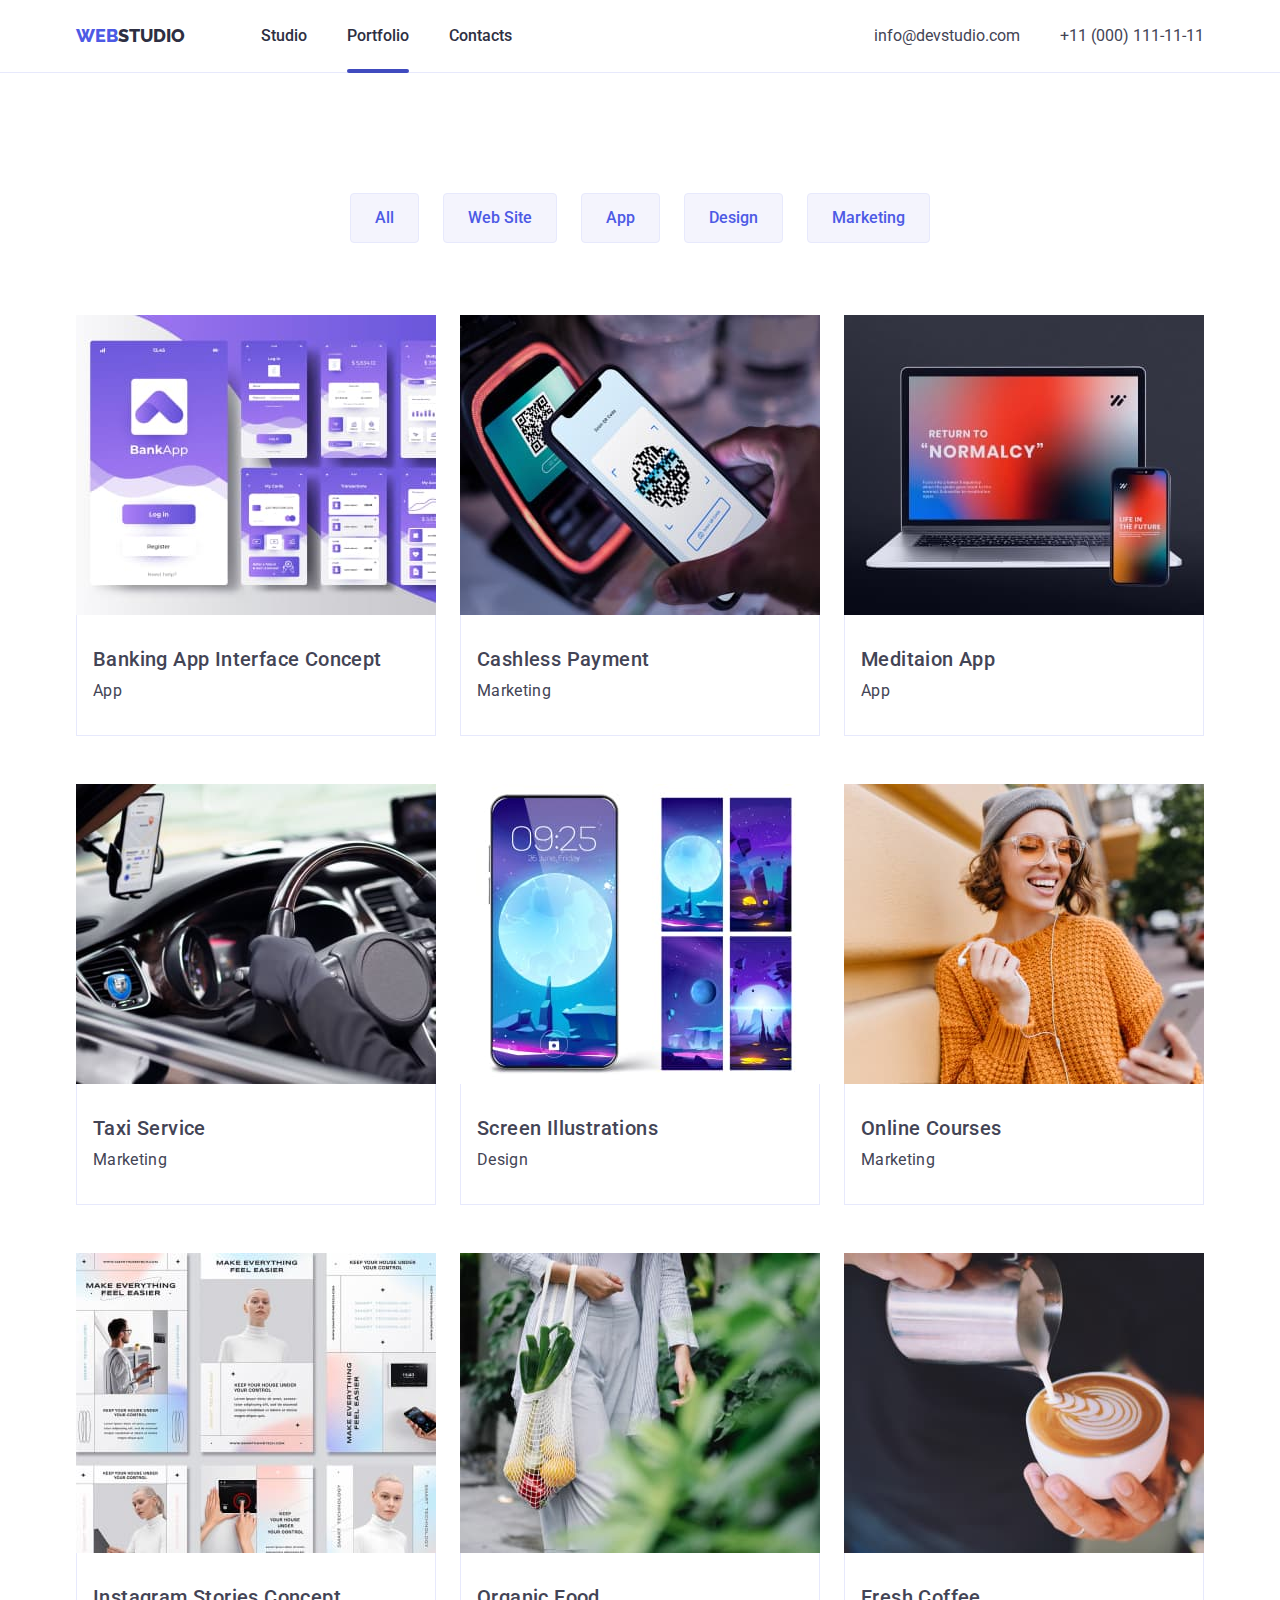
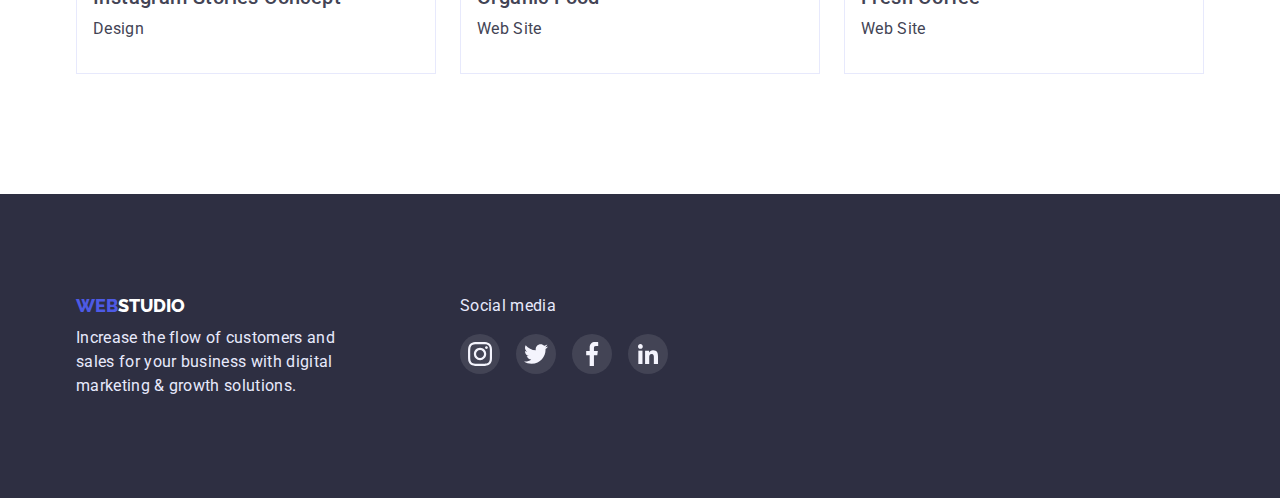
==== portfolio.html @ eccebc6c "Initial commit" ====
<!DOCTYPE html>
<html lang="en">
<head>
    <meta charset="UTF-8">
    <meta http-equiv="X-UA-Compatible" content="IE=edge">
    <meta name="viewport" content="width=device-width, initial-scale=1.0">
    <title>WebStudio</title>
    <link rel="preconnect" href="https://fonts.googleapis.com">
    <link rel="preconnect" href="https://fonts.gstatic.com" crossorigin>
    <link href="https://fonts.googleapis.com/css2?family=Raleway:wght@800&family=Roboto:ital,wght@0,400;0,500;0,700;1,900&display=swap" rel="stylesheet">
    <link rel="stylesheet" href="https://cdn.jsdelivr.net/npm/modern-normalize@1.1.0/modern-normalize.min.css">
    <link rel="stylesheet" href="./css/styles.css">
</head>
<body>
    <header class="page-header">
        <div class="container page-header-container">
            <nav class="page-nav">
                <a class="logo-web link" href="./index.html">Web<span class="logo-stu-header">Studio</span></a>
                <ul class="menu-nav list">
                    <li class="menu-item">
                    <a class="link nav-head change" href="./index.html">Studio</a>
                    </li>
                    <li class="menu-item">
                    <a class="menu-potfolio link nav-head change" href="./portfolio.html">Portfolio</a>
                    </li>
                    <li class="menu-item">
                    <a class="menu-contact link nav-head change" href="">Contacts</a>
                    </li>
                </ul>
            </nav>
            <address class="address">
                <ul class="list conect">
                    <li class="conect-li-add">
                        <a class="address-post link change" href="mailto:info@devstudio.com">info@devstudio.com</a>
                    </li>
                    <li class="conect-li-pst">
                        <a class="contact-phone link change" href="tel:+110001111111">+11 (000) 111-11-11</a>
                    </li>
                </ul>
            </address>
        </div>
    </header>
    <main class="main-portfolio">
        <section class="works indent-page">
            <div class="container">
                <h1 class="works-our">Our works</h1>
                <ul class="list button-nov-list">
                    <li>
                         <button type="button" class="button-nov">All</button>
                    </li>
                    <li>
                        <button type="button" class="button-nov">Web Site</button>
                    </li>
                    <li>
                        <button type="button" class="button-nov">App</button>
                    </li>
                    <li>
                        <button type="button" class="button-nov">Design</button>
                    </li>
                    <li>
                        <button type="button" class="button-nov">Marketing</button>
                    </li>
                </ul>  
                <ul class="list case-list">
                    <li class="case-distance-foto case-list-img-wrapper">
                        <a href="" class="case-link link">
                            <div class="case-list-img-wrapper">
                                <img src="./images/foto2/banking.jpg" alt="Banking App Interface Concept" class="case-img-intem">
                                <p class="paragraph overlay">14 Stylish and User-Friendly App Design Concepts · Task Manager App · Calorie Tracker App · Exotic Fruit Ecommerce App · Cloud Storage App</p>
                            </div>
                            <div class="case-distance">
                                <h2 class="subtitle case-title">Banking App Interface Concept</h2>
                                <p class="paragraph">App</p>
                            </div>
                        </a>
                    </li>
                    <li class="case-distance-foto">
                        <a href="" class="case-link link">
                            <div class="case-list-img-wrapper">
                                <img src="./images/foto2/cashless_payment.jpg" alt="Cashless Payment" class="case-img-intem"> 
                                <p class="paragraph overlay">14 Stylish and User-Friendly App Design Concepts 
                                    · Task Manager App · Calorie Tracker App · Exotic Fruit Ecommerce App · Cloud Storage App</p> 
                            </div>
                            <div class="case-distance">
                                <h2 class="subtitle">Cashless Payment</h2>
                                <p class="paragraph">Marketing</p>
                            </div>
                        </a>
                    </li>
                    <li class="case-distance-foto">
                        <a href="" class="case-link link">
                            <div class="case-list-img-wrapper">
                                <img src="./images/foto2/meditaion.jpg" alt="Meditaion App" class="case-img-intem">
                                <p class="paragraph overlay">14 Stylish and User-Friendly App Design Concepts 
                                · Task Manager App · Calorie Tracker App · Exotic Fruit Ecommerce App · Cloud Storage App</p> 
                            </div>
                            <div class="case-distance">
                                <h2 class="subtitle">Meditaion App</h2>
                                <p class="paragraph">App</p>
                            </div>
                        </a>
                    </li>
                    <li class="case-distance-foto">
                        <a href="" class="case-link link">
                            <div class="case-list-img-wrapper">
                                <img src="./images/foto2/taxi_service.jpg" alt="Taxi Service" class="case-img-intem">
                                <p class="paragraph overlay">14 Stylish and User-Friendly App Design Concepts 
                                    · Task Manager App · Calorie Tracker App · Exotic Fruit Ecommerce App · Cloud Storage App</p> 
                            </div>
                            <div class="case-distance">
                                <h2 class="subtitle">Taxi Service</h2>
                                <p class="paragraph">Marketing</p>
                            </div>
                        </a>
                    </li>
                    <li class="case-distance-foto">
                        <a href="" class="case-link link">
                            <div class="case-list-img-wrapper">
                                <img src="./images/foto2/screen_illustrations.jpg" alt="Screen Illustration" class="case-img-intem">
                                <p class="paragraph overlay">14 Stylish and User-Friendly App Design Concepts 
                                · Task Manager App · Calorie Tracker App · Exotic Fruit Ecommerce App · Cloud Storage App</p> 
                            </div>
                            <div class="case-distance">
                                <h2 class="subtitle">Screen Illustrations</h2>
                                <p class="paragraph">Design</p>
                            </div>
                        </a>
                    </li>
                    <li class="case-distance-foto">
                        <a href="" class="case-link link">
                            <div class="case-list-img-wrapper">
                            <img src="./images/foto2/online_ourses.jpg" alt="Online Courses" class="case-img-intem">
                            <p class="paragraph overlay link">14 Stylish and User-Friendly App Design Concepts 
                                · Task Manager App · Calorie Tracker App · Exotic Fruit Ecommerce App · Cloud Storage App</p> 
                            </div>
                            <div class="case-distance">
                            <h2 class="subtitle">Online Courses</h2>
                            <p class="paragraph">Marketing</p>
                            </div>
                        </a>
                    </li>
                    <li class="case-distance-foto">
                        <a href="" class="case-link link">
                            <div class="case-list-img-wrapper">
                            <img src="./images/foto2/instagram_stories.jpg" alt="Instagram Stories Concept" class="case-img-intem">
                            <p class="paragraph overlay">14 Stylish and User-Friendly App Design Concepts 
                                · Task Manager App · Calorie Tracker App · Exotic Fruit Ecommerce App · Cloud Storage App</p> 
                            </div>
                            <div class="case-distance">
                            <h2 class="subtitle">Instagram Stories Concept</h2>
                            <p class="paragraph">Design</p>
                            </div>
                        </a>
                    </li>
                    <li class="case-distance-foto">
                        <a href="" class="case-link link">
                            <div class="case-list-img-wrapper">
                            <img src="./images/foto2/organic_food.jpg" alt="Organic Food" class="case-img-intem">
                            <p class="paragraph overlay">14 Stylish and User-Friendly App Design Concepts 
                                · Task Manager App · Calorie Tracker App · Exotic Fruit Ecommerce App · Cloud Storage App</p> 
                            </div>
                            <div class="case-distance">
                            <h2 class="subtitle">Organic Food</h2>
                            <p class="paragraph">Web Site</p>
                            </div>
                        </a>
                    </li>
                    <li class="case-distance-foto">
                        <a href="" class="case-link link">
                            <div class="case-list-img-wrapper">
                            <img src="./images/foto2/fresh_coffee.jpg" alt="Fresh Coffee" class="case-img-intem">
                            <p class="paragraph overlay">14 Stylish and User-Friendly App Design Concepts 
                                · Task Manager App · Calorie Tracker App · Exotic Fruit Ecommerce App · Cloud Storage App</p> 
                            </div>
                            <div class="case-distance">
                            <h2 class="subtitle">Fresh Coffee</h2>
                            <p class="paragraph">Web Site</p>   
                            </div>
                        </a>
                    </li>
                </ul>
            </div>
        </section>
    </main>
    <footer class="footer">
        <div class="container">
            <ul class="list footer-contant">
                <li class="footer-intem">
                    <a class="logo-web footer-logo link" href="./index.html">Web<span class="logo-stu-footer">Studio</span></a>
                    <p class="paragraph benefist">Increase the flow of customers and sales for your business with digital marketing & growth solutions.</p>
                </li>
                <li class="footer-intem">
                    <p class="paragraph benefist-media">Social media</p>
                    <ul class="footer-social-list list">
                        <li class="footer-social-list-intem">
                            <a href="" class="footer-social-list-link">
                                <svg class="social-list-icon" width="24" height="24">
                                    <use href="./images/sptite.svg#icon-instagram"></use>
                                </svg>
                            </a>
                        </li>
                        <li class="footer-social-list-intem">
                            <a href="" class="footer-social-list-link list">
                                <svg class="social-list-icon" width="24" height="24">
                                    <use href="./images/sptite.svg#icon-twitter"></use>
                                </svg>
                            </a>
                        </li>
                        <li class="footer-social-list-intem">
                            <a href="" class="footer-social-list-link">
                                <svg class="social-list-icon" width="24" height="24">
                                    <use href="./images/sptite.svg#icon-facebook"></use>
                                </svg>
                            </a>
                        </li>
                        <li class="footer-social-list-intem">
                            <a href="" class="footer-social-list-link">
                                <svg class="social-list-icon" width="20" height="20">
                                <use href="./images/sptite.svg#icon-linkedin"></use>
                                </svg>
                            </a>
                        </li>
                    </ul>
                </li>
            </ul>
        </div>
    </footer>
</body>
</html>
---- css/styles.css ----
:root {
    --primary-text-color:#2E2F42;
    --title-text-color:#434455;
    --accent-color:#4D5AE5;
    --accent-color-hard:#404BBF; 
    --hero-light-accent: #FFFFFF;
    --rerely-color:#E7E9FC;
    --all-page-color: #E5E5E5;
    --lidht-shade:#F4F4FD;
    --logo-case:#8E8F99;
    --transition: 250ms cubic-bezier(0.4, 0, 0.2, 1);

}

.list {
    list-style: none;
}
.link {
    text-decoration: none;
}
h1,
h2,
h3,
h4,
p {
    margin-top: 0;
    margin-bottom: 0;
}
ul {
    margin-top: 0;
    margin-bottom: 0;
    padding-left: 0;
    margin-left: 0;
    margin-right: 0;
}

img {
    display:block;
}

button {
    cursor: pointer;
}
.container {
    width: 1158px;
    margin-left: auto;
    margin-right: auto;
    padding-left: 15px;
    padding-right: 15px;
}
.indent-page {
    padding-top: 120px;
    padding-bottom: 120px;
}
.paragraph {
    margin-top: 8px;
}
/*== section header =========================================*/
.page-header {
    background:var(--hero-light-accent);
    border-bottom: 1px solid var(--rerely-color);
    padding-top: 24px;
    padding-bottom: 24px;

    
}
.page-header-container {
    display: flex;
    align-items: center;
}
.page-header-container, 
.page-nav, 
.conect,
.menu-nav,
.valuet-list,
.photo-doing,
.photo-team {
    display: flex;
    align-items: center;
    
}

.logo-web {
    margin-right: 76px;
}
.menu-nav {
    gap: 40px;
}
.address {
    margin-left: auto;
}
.conect-li-add {
    margin-right: 40px;
}
/*== content header ==*/

.logo-web {
    font-family: 'Raleway', sans-serif;
    font-style: normal;
    font-weight: 800;
    font-size: 18px;
    line-height: 1.33;
    text-transform: uppercase;
    color: var(--accent-color);
}
.logo-stu-header {
    color: var(--primary-text-color);
}
.nav-head {
    font-weight: 500;
    font-size: 16px;
    line-height: 1.5;
    color:var(--primary-text-color);
    transition: var(--transition)
}

.address-post, 
.contact-phone {
    font-style: normal;
    font-weight: 400;
    font-size: 16px;
    line-height: 1.5;
    color:var(--title-text-color);
    transition: var(--transition)
}
.page-nav {
    position: relative;
}
.menu-item {
    position: relative;
}
.menu-line {
    position: relative;
}
.menu-studio::after {
    content: "";
    display: block;
    width: 100%;
    height: 4px;
    background-color:  #404BBF;
    border-radius: 2px;
    position: absolute;
    overflow: auto;
    transform: translateY(21px);
    
}
.menu-potfolio::after {
    content: "";
    display: block;
    width: 100%;
    height: 4px;
    background-color:  #404BBF;
    border-radius: 2px;
    position: absolute;
    overflow: auto;
    transform: translateY(21px);
}
/*===========================body==========================*/
body {
    font-family: 'Roboto', sans-serif;
    color: var(--primary-text-color);
}
/*+++++++ content all body +++++++*/
/* little subtitle */
.subtitle {
    font-style: normal;
    font-weight: 500;
    font-size: 20px;
    line-height: 1.2;
    letter-spacing: 0.02em;
    color: #434455;
}
/* middle subtitle */
.title {
    font-style: normal;
    font-weight: 700;
    font-size: 36px;
    line-height: 1.11;
    letter-spacing: 0.02em;
}

.paragraph {
    font-style: normal;
    font-weight: 400;
    font-size: 16px;
    line-height: 1.5;
    color:var(--title-text-color);
    letter-spacing: 0.02em;
}
/* chenge text color */
.change:hover, 
.change:focus {
    color:var(--accent-color-hard);
}

/*== section HERO ===========================================*/
.hero {
   
    width: 1440px;
    background-color: var(--primary-text-color);
    padding-top: 188px;
    padding-bottom: 188px;
    background-image: linear-gradient(rgba(46, 47, 66, 0.7),rgba(46, 47, 66, 0.7)), url("../images/foto2/people-office.jpg");
    background-size: cover; 
    background-color: #2E2F42;
    margin-left: auto;
    margin-right: auto;
}
/*+++++++ content HERO +++++++*/
/* big subtitle */
.hero-coll {
    font-weight: 700;
    font-size: 56px;
    line-height: 1.07;
    color: var(--hero-light-accent);
    letter-spacing: 0.02em;
    text-align: center;
    width: 500px;
    margin-bottom: 48px;
    display: block;
    margin-left: auto;
    margin-right: auto;
}
.modal-btn {
    font-family: 'Roboto', sans-serif;
    font-weight: 500;
    font-size: 16px;
    line-height: 1.5;
    color:var(--hero-light-accent);
    background-color: #4D5AE5;   
    padding: 16px 32px;
    border-radius: 4px;
    display: flex;
    margin:0 auto;
    border-width: 0px;
    transition: var(--transition)
}
.modal-btn:hover,
.modal-btn:focus {
    background-color: var(--accent-color-hard);
}
/*== section VALUET =========================================*/ 
.valuet-list {
    display: flex;
    gap: 24px;
}
.valuet-distance {
    flex-basis: calc((100% - 72px) / 4);
    display: block;
    border-radius: 4px;

}

.valuet-intem {
    width: 100%;
    height: 112px;
    background-color: var(--lidht-shade);

    display: flex;
    justify-content: center;
    align-items: center;
    margin-bottom: 8px;
}

.valuet {
    padding-bottom: 0;

}
.valet-our {
    display: none;
}
.photo-doing {
    display: flex;
    flex-wrap: wrap;
    gap: 24px;
}
.doing-distance {
    flex-basis: calc((100% - 48px) / 3);
}
.doing-what {
    margin-bottom: 72px;
    text-align: center;
}

/*== section Team ===========================================*/ 
.team {
    background-color: var(--lidht-shade)
}
.tim-our {
    margin-bottom: 72px;
    text-align: center;
}
.photo-team{
    display: flex;
    flex-wrap: wrap;
    gap: 24px;
}
.team-distance {
    flex-basis: calc((100% - 72px) / 4);
    margin-left: 0;
}
.team-card {
    background: #FFFFFF;
    border: 1px solid #E7E9FC;
    border-top: 0;
    padding-top: 32px;
    padding-bottom: 32px;
    text-align: center;
    box-shadow: 0px 1px 6px rgba(46, 47, 66, 0.08), 0px 1px 1px rgba(46, 47, 66, 0.16), 0px 2px 1px rgba(46, 47, 66, 0.08);
    border-radius: 0px 0px 4px 4px;
}

.social-list {
    display: flex;
    justify-content: center;
    flex-wrap: wrap;
    gap: 24px;
    margin-top: 8px;

}
.social-list-link {
    display: flex;
    justify-content: center;
    align-items: center;
    width: 40px;
    height: 40px;
    border-radius: 50%;
    background-color: #4D5AE5;
    transition: var(--transition);
}
.social-list-link:hover,
.social-list-link:focus {
    background-color: #404BBF;
}
/*== section customer ========================================*/ 
/*== customer H =======*/ 
.customer {
    padding-top: 130px;
    padding-bottom: 120px;
}
.customers-every {
    text-align: center;
    margin-bottom: 72px;
}
/*== customer logo =======*/ 
.customer-logo-list {
    display: flex;
    flex-wrap: wrap;
    gap: 24px;
}
.customer-box {
    flex-basis: calc((100% - 120px) / 6);
}

.customer-link {
    display: flex;
    width: 100%;
    height: 88px;
    border: 1px solid #8E8F99;
    border-radius: 4px;
    justify-content: center;
    align-items: center;
    fill: #8E8F99;
    transition: var(--transition);
    
}
.customer-link:hover,
.customer-link:focus {
   
   border-color: #4D5AE5;
}
.customer-link:hover,
.customer-link:focus {
    fill: #4D5AE5;
}

/*== section footer ========================================*/ 
.footer {
    background-color: var(--primary-text-color);
    padding-top: 100px;
    padding-bottom: 100px;
}
/*+++++++ content FOOTER +++++++*/
.footer-contant {
    display: flex;
    gap: 120px
}
.footer-intem {
    align-items:flex-start;
}
.footer-social-list-link:hover,
.footer-social-list-link:focus {
    background-color:#31D0AA;
}
.benefist {
    color:var(--rerely-color);
    width: 264px;
}
.benefist-media {
    color:var(--rerely-color);
    margin-bottom: 16px;
    margin-top: 0;
}
.logo-stu-footer {
    color: var(--hero-light-accent);
}
.footer-logo {
    margin-right: 0;
}
.footer-social-list {
    display: flex;
    align-items: center;
    gap: 16px;
}
.footer-social-list-link {
    display: flex;
    justify-content: center;
    align-items: center;
    width: 40px;
    height: 40px;
    border-radius: 50%;
    background-color:var(--title-text-color);
    transition: var(--transition);
    
}
/*2============================ secod page ===============================*/
/*== кнопки меню ==*/
.works-our {
    display: none;
}
.button-nov-list {
    margin-bottom: 72px;
}
.button-nov {
    background-color: var(--rerely-color);
    color:var(--accent-color);
    font-family: 'Roboto', sans-serif;
    font-style: normal;
    font-weight: 500;
    font-size: 16px;
    line-height: 1.5;
    justify-content: center;
    align-items: center;
    padding-top: 12px;
    padding-bottom: 12px;
    padding-left: 24px;
    padding-right: 24px;
    background:var(--lidht-shade);
    border: 1px solid var(--rerely-color);
    border-radius: 4px;
    transition: var(--transition);
}
.button-nov:hover,
.button-nov:focus {
    color: var(--hero-light-accent);
    background-color: #404BBF;
    box-shadow: 0px 3px 1px rgba(0, 0, 0, 0.1), 0px 2px 1px rgba(0, 0, 0, 0.08), 0px 2px 2px rgba(0, 0, 0, 0.12);
    border-color: #404BBF;;
}
.button-nov-list {
    display: flex;
    flex-wrap: wrap;
    gap: 24px;
}
/*== case ==*/
.case-list {
    display: flex;
    flex-wrap: wrap;
    row-gap: 48px;
    column-gap: 24px;
    
}
.case-distance-foto {
    flex-basis: calc((100% - 48px) / 3);
    transition: var(--transition);
}
.button-nov-list {
    justify-content: center;
}

.case-distance {
    background: var(--hero-light-accent);
    border: 1px solid var(--rerely-color);
    border-top: 0;
    padding-top: 32px;
    padding-bottom: 32px;
    padding-left: 16px;
}
.case-distance-foto:hover {
    border: #434455;
    box-shadow: 0px 1px 6px rgba(46, 47, 66, 0.08), 0px 1px 1px rgba(46, 47, 66, 0.16), 0px 2px 1px rgba(46, 47, 66, 0.08);
}
.case-list-img-wrapper {
    position: relative;
    overflow: hidden;
}

.overlay {
    padding-left: 32px;
    padding-right: 32px;
    padding-top: 40px;
    background-color: #4D5AE5;
    margin-top: 0;
    margin-bottom: 0;
    color: #F4F4FD;

    position: absolute;
    width: 100%;
    height: 100%;
    left: 0;
    top: 0;
    overflow: auto;
    transform: translate(0, 100%);
    transition: var(--transition)

}
.case-link:hover .overlay,
.case-link:focus .overlay {
    transform: translate(0, 0);
   
}

/*========= modal window =============*/
.backdrop {
    position: fixed;
    z-index: 100;
    top: 0;
    left: 0;
    width: 100%;
    height: 100%;
    background-color: rgba(46, 47, 66, 0.4);
     

}
.backdrop.is-hidden {
    opacity: 0;
    visibility: hidden;
    pointer-events: none;
}
.modal {
    position: absolute;
    top: 50%;
    left: 50%;
    transform: translate(-50%, -50%);
    width: 528px;
    height: 580px;
    background-color: #FCFCFC;
    box-shadow: 0px 1px 1px rgba(0, 0, 0, 0.14), 0px 1px 3px rgba(0, 0, 0, 0.12), 0px 2px 1px rgba(0, 0, 0, 0.2);
    border-radius: 4px; 

}
.modal-cloce-btn {
    width: 24px;
    height: 24px;
    position: absolute;
    top: 24px;
    right: 24px;
    padding: 0;
    border:1px solid rgba(0, 0, 0, 0.1);
    border-radius: 50%;
    display: flex;
    justify-content: center;
    align-items: center;
    background-color:  #E7E9FC;
    transition: background-color var(--transition);
}
.modal-cloce-btn:hover,
.modal-cloce-btn:focus {
    background-color: #4D5AE5;
    fill: var(--hero-light-accent);
}

.modal-cloce-btn:hover .modal-cloce-btn-svg,
.modal-cloce-btn:focus .modal-cloce-btn-svg {
    fill: var(--hero-light-accent);
}
.modal-cloce-btn-svg {
    transition: fill var(--transition);

}
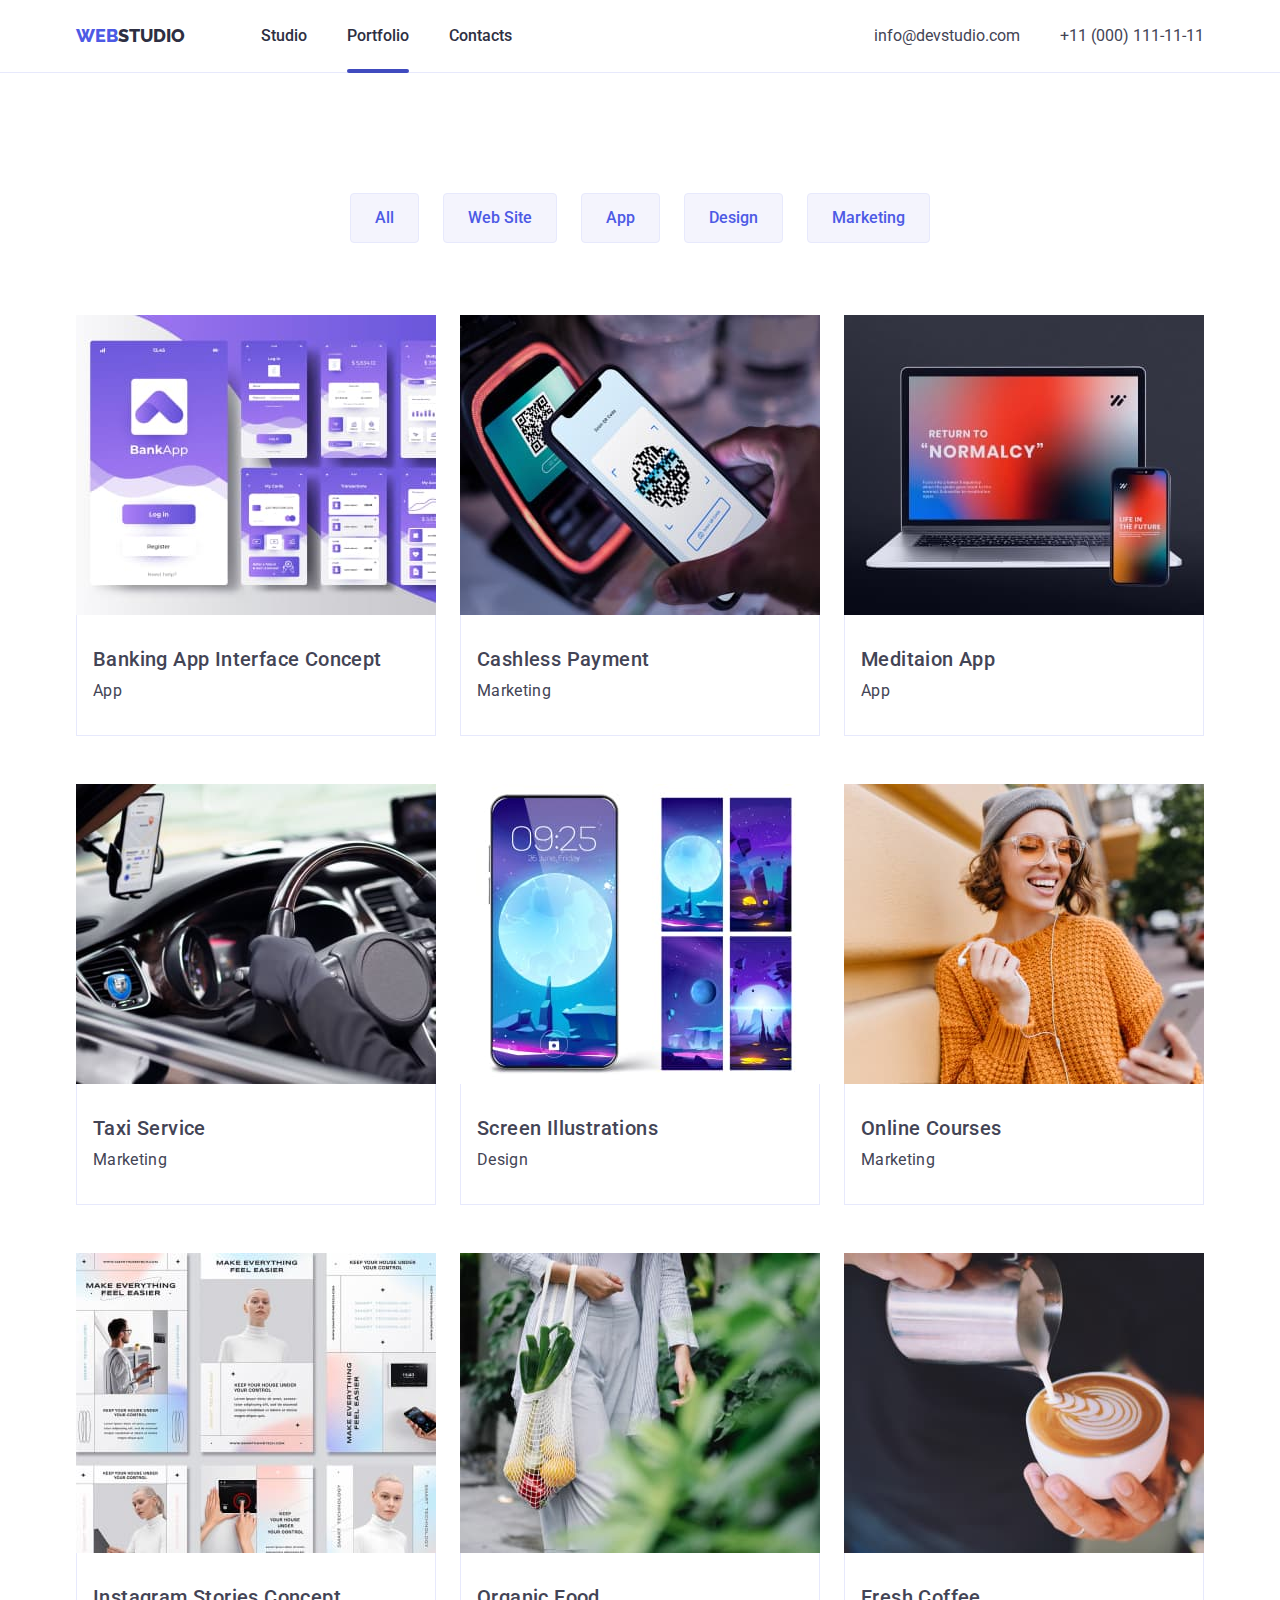
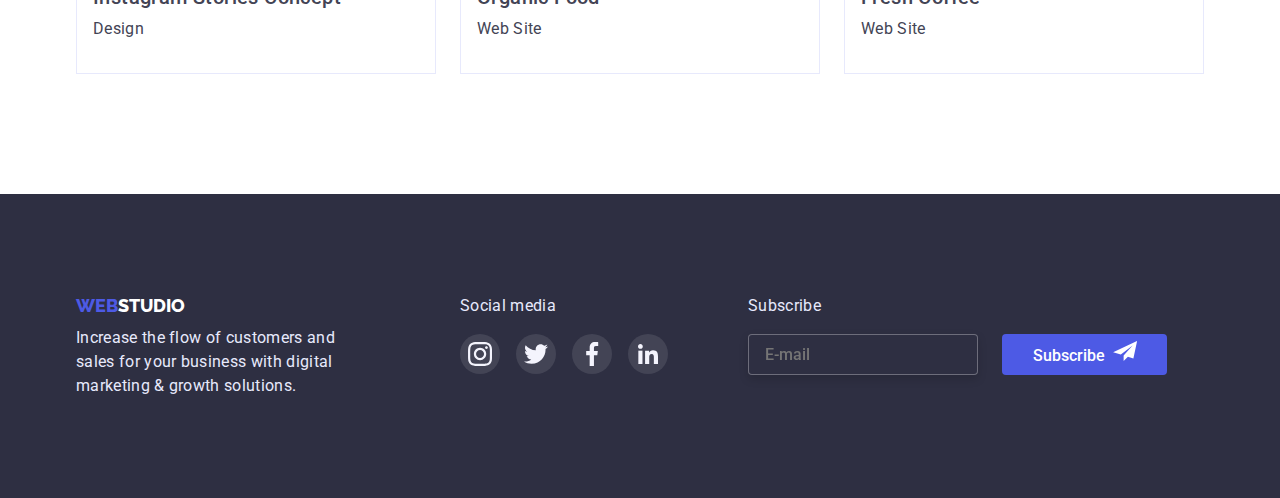
==== commit 4a1e0a3a: "8" ====
--- a/portfolio.html
+++ b/portfolio.html
@@ -189,7 +189,7 @@
                     <a class="logo-web footer-logo link" href="./index.html">Web<span class="logo-stu-footer">Studio</span></a>
                     <p class="paragraph benefist">Increase the flow of customers and sales for your business with digital marketing & growth solutions.</p>
                 </li>
-                <li class="footer-intem">
+                <li class="footer-intem footer-intem-margin">
                     <p class="paragraph benefist-media">Social media</p>
                     <ul class="footer-social-list list">
                         <li class="footer-social-list-intem">
@@ -221,9 +221,29 @@
                             </a>
                         </li>
                     </ul>
+                </li>
+                <li class="footer-form">
+                    <p class="paragraph benefist-media">Subscribe</p>
+                    <form class="footer-input-user-email">
+                        <label for="user-email" class="footer-label-email">
+                            <input               
+                            id="user-email"
+                            type="email" 
+                            name="user_email" 
+                            class="footer-input-email" 
+                            placeholder="E-mail" required>
+                        </label>
+                        <button class="footer-send-btn" type="submit">
+                            Subscribe&nbsp;
+                            <svg class="social-list-icon" width="24" height="20">
+                            <use href="./images/sptite.svg#icon-icon-send"></use>
+                            </svg>
+                        </button>
+                    </form>
                 </li>
             </ul>
         </div>
     </footer>
+    <form class="modal-form backdrop is-hidden" data-modal>
 </body>
 </html>--- a/css/styles.css
+++ b/css/styles.css
@@ -55,6 +55,16 @@
 .paragraph {
     margin-top: 8px;
 }
+.visually-hidden {
+    position: absolute;
+    width: 1px;
+    height: 1px;
+    margin: -1px;
+    padding: 0;
+    overflow: hidden;
+    border: 0;
+    clip: rect(0 0 0 0 );
+}
 /*== section header =========================================*/
 .page-header {
     background:var(--hero-light-accent);
@@ -111,9 +121,13 @@
     font-size: 16px;
     line-height: 1.5;
     color:var(--primary-text-color);
-    transition: var(--transition)
-}
-
+    transition: color var(--transition)
+}
+
+.nav-head:hover,
+.nav-head:focus {
+    color: var(--accent-color-hard);
+}
 .address-post, 
 .contact-phone {
     font-style: normal;
@@ -121,7 +135,7 @@
     font-size: 16px;
     line-height: 1.5;
     color:var(--title-text-color);
-    transition: var(--transition)
+    transition: color var(--transition);
 }
 .page-nav {
     position: relative;
@@ -195,7 +209,6 @@
 
 /*== section HERO ===========================================*/
 .hero {
-   
     width: 1440px;
     background-color: var(--primary-text-color);
     padding-top: 188px;
@@ -233,11 +246,11 @@
     display: flex;
     margin:0 auto;
     border-width: 0px;
-    transition: var(--transition)
+    transition: background-color var(--transition)
 }
 .modal-btn:hover,
 .modal-btn:focus {
-    background-color: var(--accent-color-hard);
+   background-color: var(--accent-color-hard);
 }
 /*== section VALUET =========================================*/ 
 .valuet-list {
@@ -248,14 +261,12 @@
     flex-basis: calc((100% - 72px) / 4);
     display: block;
     border-radius: 4px;
-
 }
 
 .valuet-intem {
     width: 100%;
     height: 112px;
     background-color: var(--lidht-shade);
-
     display: flex;
     justify-content: center;
     align-items: center;
@@ -326,12 +337,13 @@
     height: 40px;
     border-radius: 50%;
     background-color: #4D5AE5;
-    transition: var(--transition);
+    transition: background-color var(--transition);
 }
 .social-list-link:hover,
 .social-list-link:focus {
     background-color: #404BBF;
 }
+
 /*== section customer ========================================*/ 
 /*== customer H =======*/ 
 .customer {
@@ -361,7 +373,7 @@
     justify-content: center;
     align-items: center;
     fill: #8E8F99;
-    transition: var(--transition);
+    transition: fill var(--transition), border-color var(--transition)
     
 }
 .customer-link:hover,
@@ -383,10 +395,13 @@
 /*+++++++ content FOOTER +++++++*/
 .footer-contant {
     display: flex;
-    gap: 120px
 }
 .footer-intem {
     align-items:flex-start;
+    margin-right: 120px;
+}
+.footer-intem-margin {
+    margin-right: 80px;
 }
 .footer-social-list-link:hover,
 .footer-social-list-link:focus {
@@ -420,9 +435,59 @@
     height: 40px;
     border-radius: 50%;
     background-color:var(--title-text-color);
-    transition: var(--transition);
-    
-}
+    transition: background-color var(--transition); 
+}
+/*========= footer-form ===================*/
+.footer-input-user-email {
+    display: flex;
+}
+.footer-input-email {
+    border: 1px solid rgba(255, 255, 255, 0.3);
+    filter: drop-shadow(0px 4px 4px rgba(0, 0, 0, 0.15));
+    border-radius: 4px;
+    background-color:#2E2F42;
+    padding-left: 16px;
+    font-family: 'Roboto';
+    font-style: normal;
+    font-weight: 400;
+    font-size: 12px;
+    margin-right: 24px;
+    outline: none;
+}
+.footer-label-email {
+    display: flex;
+    width: 254px;
+    display: flex;
+    justify-content: center;
+}
+.footer-send-btn {
+    font-family: 'Roboto', sans-serif;
+    font-weight: 500;
+    font-size: 16px;
+    line-height: 1.5;
+    color:var(--hero-light-accent);
+    background-color: #4D5AE5;   
+    padding: 7px 24px;
+    width: 165px;
+    border-radius: 4px;
+    border-width: 0px;
+    transition: background-color var(--transition);
+}
+.footer-input-email {
+    font-family: 'Roboto';
+    font-style: normal;
+    font-weight: 500;
+    font-size: 16px;
+    line-height: 1.5;
+    width: 100%;
+    color: #FFFFFF;
+}
+.footer-send-btn:focus,
+.footer-send-btn:hover {
+    background-color: #404BBF;
+} 
+/*========= /footer-form ===================*/
+
 /*2============================ secod page ===============================*/
 /*== кнопки меню ==*/
 .works-our {
@@ -448,7 +513,7 @@
     background:var(--lidht-shade);
     border: 1px solid var(--rerely-color);
     border-radius: 4px;
-    transition: var(--transition);
+    transition: background-color var(--transition), color var(--transition)
 }
 .button-nov:hover,
 .button-nov:focus {
@@ -472,8 +537,8 @@
 }
 .case-distance-foto {
     flex-basis: calc((100% - 48px) / 3);
-    transition: var(--transition);
-}
+}
+
 .button-nov-list {
     justify-content: center;
 }
@@ -503,7 +568,6 @@
     margin-top: 0;
     margin-bottom: 0;
     color: #F4F4FD;
-
     position: absolute;
     width: 100%;
     height: 100%;
@@ -511,13 +575,11 @@
     top: 0;
     overflow: auto;
     transform: translate(0, 100%);
-    transition: var(--transition)
-
+    transition: transform var(--transition)
 }
 .case-link:hover .overlay,
 .case-link:focus .overlay {
     transform: translate(0, 0);
-   
 }
 
 /*========= modal window =============*/
@@ -529,8 +591,7 @@
     width: 100%;
     height: 100%;
     background-color: rgba(46, 47, 66, 0.4);
-     
-
+    transition: opacity var(--transition); visibility: var(--transition);
 }
 .backdrop.is-hidden {
     opacity: 0;
@@ -542,14 +603,174 @@
     top: 50%;
     left: 50%;
     transform: translate(-50%, -50%);
-    width: 528px;
-    height: 580px;
+    width: 408px;
     background-color: #FCFCFC;
     box-shadow: 0px 1px 1px rgba(0, 0, 0, 0.14), 0px 1px 3px rgba(0, 0, 0, 0.12), 0px 2px 1px rgba(0, 0, 0, 0.2);
     border-radius: 4px; 
-
-}
-.modal-cloce-btn {
+    padding-top: 72px;
+    padding-bottom: 24px;
+    padding-left: 24px;
+    padding-right: 24px;
+    display: flex;
+    flex-direction: column;
+    border: 0;
+}
+.modal-form-imput-desc {
+    font-family: 'Roboto';
+    font-style: normal;
+    font-weight: 400;
+    font-size: 12px;
+    line-height: 14px;
+    letter-spacing: 0.04em;
+    color: #8E8F99;
+    display: block;
+    margin-bottom: 4px;
+}
+.seel-text {
+    font-family: 'Roboto';
+    font-style: normal;
+    font-weight: 500;
+    font-size: 16px;
+    line-height: 1.5;
+    text-align: center;
+    letter-spacing: 0.02em;
+    color: #2E2F42;
+    margin-bottom: 16px;
+
+}
+.modal-input-name {
+    font-family: 'Roboto';
+    font-style: normal;
+    font-weight: 500;
+    font-size: 16px;
+    line-height: 1.5;
+    width: 100%;
+    border: 1px solid rgba(33, 33, 33, 0.2);
+    border-radius: 4px;
+    padding-top: 6px;
+    padding-bottom: 6px;
+    padding-left: 38px;
+}
+.modal-form-field {
+    position: relative;
+}
+.img-icon-person, .img-icon-letter, .img-icon-phon {
+    position: absolute;
+    left: 19px;
+    transform: translateY(100%);
+    transition: fill var(--transition);
+}
+.modal-input-name:focus + .icon-person {
+    fill: #404BBF;
+}
+.modal-input-name:focus {
+    outline: none;
+    border-color: var(--accent-color);
+}
+.modal-input-tel:focus + .icon-phon {
+    fill: #404BBF;
+}
+.modal-input-tel:focus {
+    outline: none;
+    border-color: var(--accent-color);
+}
+.modal-input-email:focus + .icon-letter {
+    fill: #404BBF;
+}
+.modal-input-email:focus{
+    outline: none;
+    border-color: var(--accent-color);
+}
+.modal-input-tel {
+    font-family: 'Roboto';
+    font-style: normal;
+    font-weight: 500;
+    font-size: 16px;
+    line-height: 1.5;
+    width: 100%;
+    border: 1px solid rgba(33, 33, 33, 0.2);
+    border-radius: 4px;
+    padding-top: 6px;
+    padding-bottom: 6px;
+    padding-left: 38px;
+}
+.modal-input-email {
+    font-family: 'Roboto';
+    font-style: normal;
+    font-weight: 500;
+    font-size: 16px;
+    line-height: 1.5;
+    width: 100%;
+    border: 1px solid rgba(33, 33, 33, 0.2);
+    border-radius: 4px;
+    padding-top: 6px;
+    padding-bottom: 6px;
+    padding-left: 38px;
+}
+.modal-form-messade {
+    resize: none;
+    width: 100%;
+    height: 120px;
+    font-family: 'Roboto';
+    font-style: normal;
+    font-weight: 400;
+    font-size: 12px;
+    line-height: 14px;
+    letter-spacing: 0.04em;
+    padding-left: 16px;
+    padding-right: 16px;
+    padding-top: 8px;
+    padding-bottom: 8px;
+    border: 1px solid rgba(33, 33, 33, 0.2);
+    border-radius: 4px;
+}
+.modal-form-messade:focus {
+    outline: none;
+    border-color: var(--accent-color);
+}
+/*=============== check =====================*/
+.modal-form-field-check {
+    position: relative;
+    align-items: center;
+    display: flex;
+    margin-bottom: 24px;
+}
+.modal-form-check-text {
+    font-family: 'Roboto';
+    font-style: normal;
+    font-weight: 400;
+    font-size: 12px;
+    line-height: 1.6;
+    letter-spacing: 0.04em;
+    color: #757575;
+    padding-left: 24px;
+}
+.modal-form-check {
+    position: absolute;
+    left: 0;
+}
+.img-icon-click-svg {
+    left: 0;
+    position: absolute;
+    width: 16px;
+    height: 16px;
+    border: 1.25px solid #2E2F42;
+    border-radius: 2px;
+    fill-opacity: 0;
+    outline: none;
+}
+.modal-form-check:checked + .img-icon-click-svg {
+    fill-opacity: 1;
+    border: 0;
+}
+.modal-form-check-list {
+    color: var(--accent-color);
+}
+.modal-form-check {
+    outline: none;
+}
+/*=============== /check =====================*/
+.modal-close-btn {
     width: 24px;
     height: 24px;
     position: absolute;
@@ -562,19 +783,39 @@
     justify-content: center;
     align-items: center;
     background-color:  #E7E9FC;
+    transition: background-color var(--transition), fill var(--transition);
+}
+.modal-close-btn:hover,
+.modal-close-btn:focus {
+    background-color: #4D5AE5;
+}
+
+.modal-close-btn:hover .modal-close-btn-svg,
+.modal-close-btn:focus .modal-close-btn-svg {
+    fill: var(--hero-light-accent);
+}
+.modal-form-field {
+    margin-bottom: 8px;
+}
+.btn-submit {
+    font-family: 'Roboto', sans-serif;
+    font-weight: 500;
+    font-size: 16px;
+    line-height: 1.5;
+    color:var(--hero-light-accent);
+    background-color: #4D5AE5;   
+    padding: 16px 64px;
+    border-radius: 4px;
+    display: flex;
+    margin: auto ;
+    border-width: 0px;
     transition: background-color var(--transition);
-}
-.modal-cloce-btn:hover,
-.modal-cloce-btn:focus {
-    background-color: #4D5AE5;
-    fill: var(--hero-light-accent);
-}
-
-.modal-cloce-btn:hover .modal-cloce-btn-svg,
-.modal-cloce-btn:focus .modal-cloce-btn-svg {
-    fill: var(--hero-light-accent);
-}
-.modal-cloce-btn-svg {
-    transition: fill var(--transition);
-
-}+    box-shadow: 0px 4px 4px rgba(0, 0, 0, 0.15);
+}
+.btn-submit:hover,
+.btn-submit:focus {
+    background-color:var(--accent-color-hard) ;
+}
+
+
+
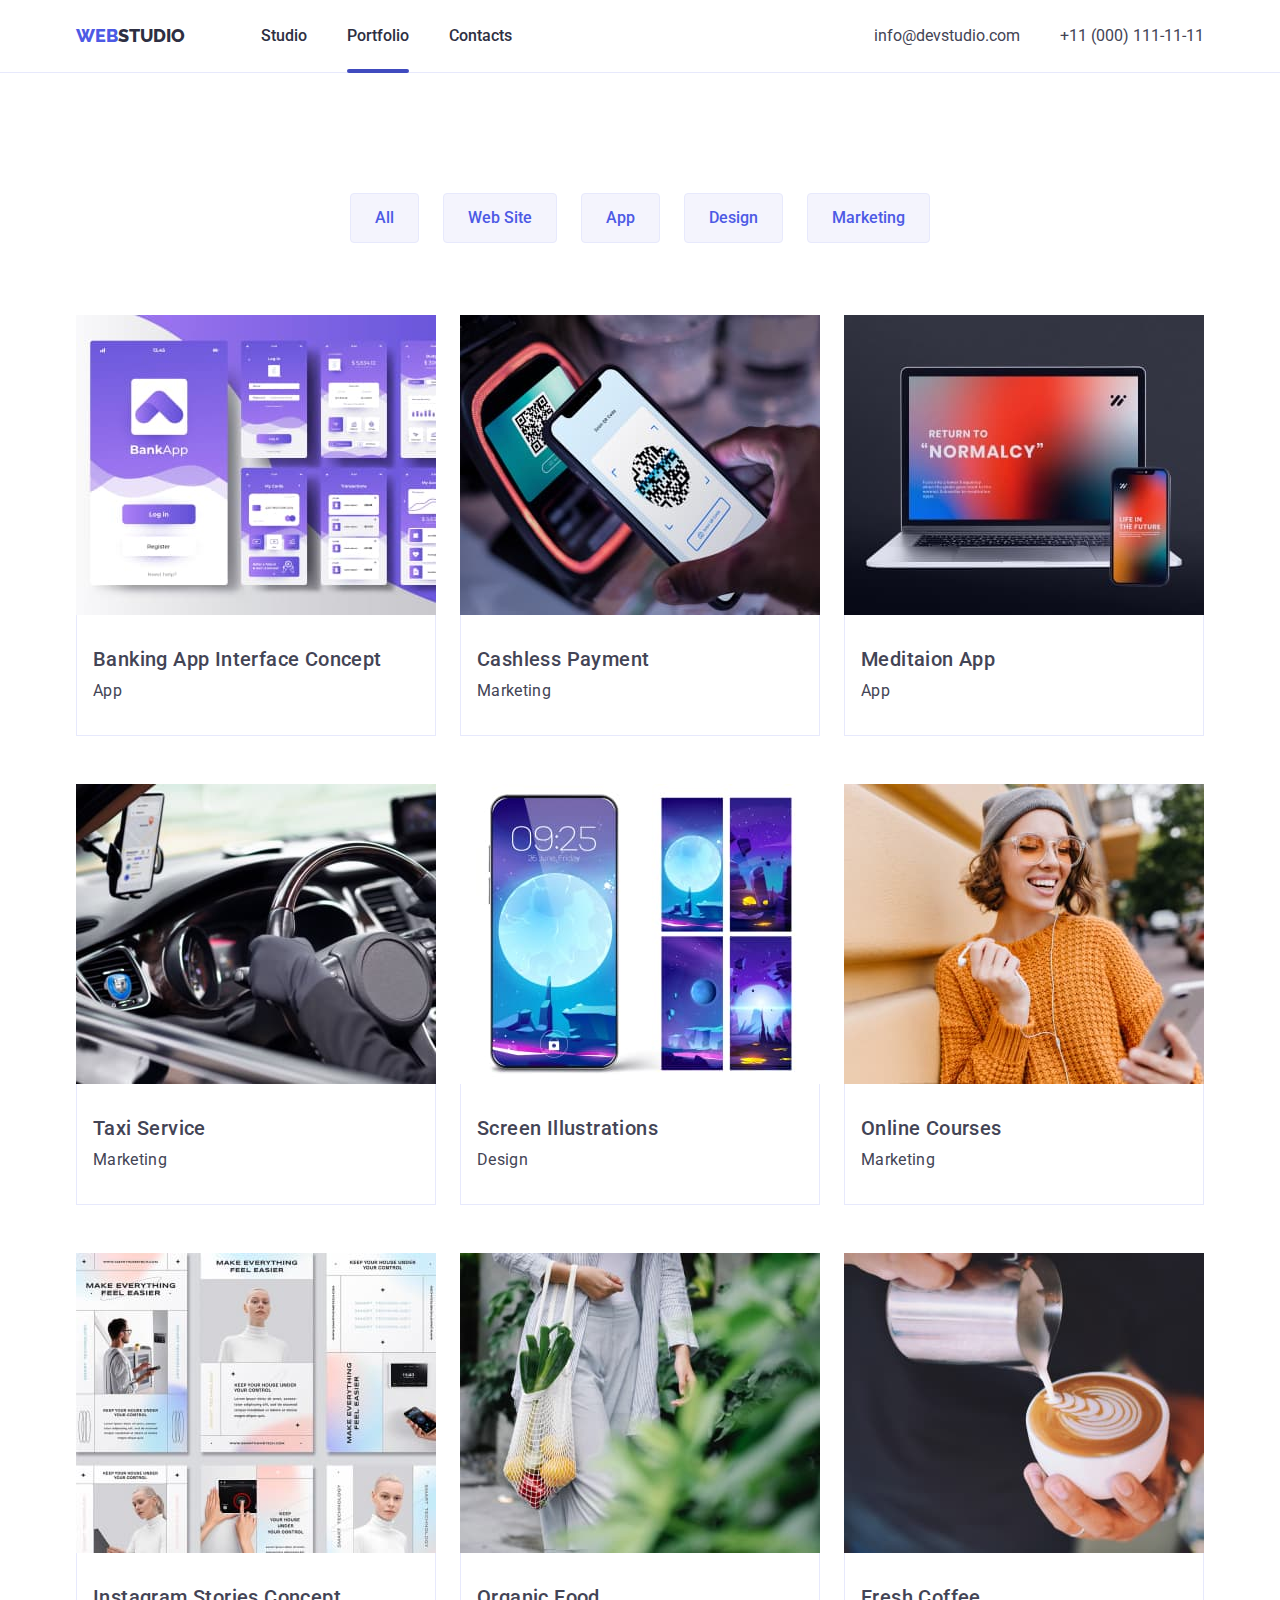
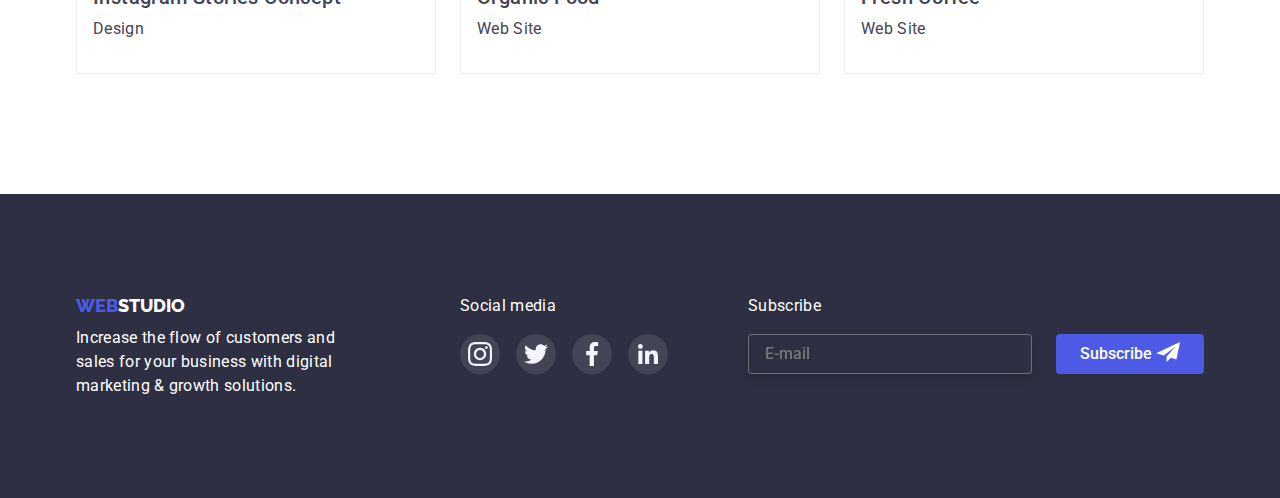
==== commit bcb9b098: "pravka" ====
--- a/portfolio.html
+++ b/portfolio.html
@@ -225,14 +225,13 @@
                 <li class="footer-form">
                     <p class="paragraph benefist-media">Subscribe</p>
                     <form class="footer-input-user-email">
-                        <label for="user-email" class="footer-label-email">
-                            <input               
-                            id="user-email"
-                            type="email" 
-                            name="user_email" 
-                            class="footer-input-email" 
-                            placeholder="E-mail" required>
-                        </label>
+                        <label for="user-email"></label>
+                        <input               
+                        id="user-email"
+                        type="email" 
+                        name="user_email" 
+                        class="footer-input-email" 
+                        placeholder="E-mail" required>
                         <button class="footer-send-btn" type="submit">
                             Subscribe&nbsp;
                             <svg class="social-list-icon" width="24" height="20">
--- a/css/styles.css
+++ b/css/styles.css
@@ -408,11 +408,11 @@
     background-color:#31D0AA;
 }
 .benefist {
-    color:var(--rerely-color);
+    color:var(--hero-light-accent);
     width: 264px;
 }
 .benefist-media {
-    color:var(--rerely-color);
+    color:var(--hero-light-accent);
     margin-bottom: 16px;
     margin-top: 0;
 }
@@ -438,10 +438,14 @@
     transition: background-color var(--transition); 
 }
 /*========= footer-form ===================*/
+.footer-form {
+    width: 100%;
+}
 .footer-input-user-email {
     display: flex;
 }
 .footer-input-email {
+    display: flex;
     border: 1px solid rgba(255, 255, 255, 0.3);
     filter: drop-shadow(0px 4px 4px rgba(0, 0, 0, 0.15));
     border-radius: 4px;
@@ -456,18 +460,16 @@
 }
 .footer-label-email {
     display: flex;
-    width: 254px;
-    display: flex;
-    justify-content: center;
 }
 .footer-send-btn {
+    display: flex;
     font-family: 'Roboto', sans-serif;
     font-weight: 500;
     font-size: 16px;
     line-height: 1.5;
     color:var(--hero-light-accent);
     background-color: #4D5AE5;   
-    padding: 7px 24px;
+    padding: 8px 24px;
     width: 165px;
     border-radius: 4px;
     border-width: 0px;
@@ -654,27 +656,30 @@
 .modal-form-field {
     position: relative;
 }
+.modal-form-imput-massage {
+    margin-bottom: 18px;
+}
 .img-icon-person, .img-icon-letter, .img-icon-phon {
     position: absolute;
     left: 19px;
     transform: translateY(100%);
     transition: fill var(--transition);
 }
-.modal-input-name:focus + .icon-person {
+.modal-input-name:focus + .img-icon-person {
     fill: #404BBF;
 }
 .modal-input-name:focus {
     outline: none;
     border-color: var(--accent-color);
 }
-.modal-input-tel:focus + .icon-phon {
+.modal-input-tel:focus + .img-icon-phon {
     fill: #404BBF;
 }
 .modal-input-tel:focus {
     outline: none;
     border-color: var(--accent-color);
 }
-.modal-input-email:focus + .icon-letter {
+.modal-input-email:focus + .img-icon-letter {
     fill: #404BBF;
 }
 .modal-input-email:focus{
@@ -745,19 +750,16 @@
     color: #757575;
     padding-left: 24px;
 }
+
 .modal-form-check {
     position: absolute;
     left: 0;
 }
 .img-icon-click-svg {
-    left: 0;
     position: absolute;
-    width: 16px;
-    height: 16px;
-    border: 1.25px solid #2E2F42;
+    border: 1.25px solid var(--primary-text-color);
     border-radius: 2px;
     fill-opacity: 0;
-    outline: none;
 }
 .modal-form-check:checked + .img-icon-click-svg {
     fill-opacity: 1;
